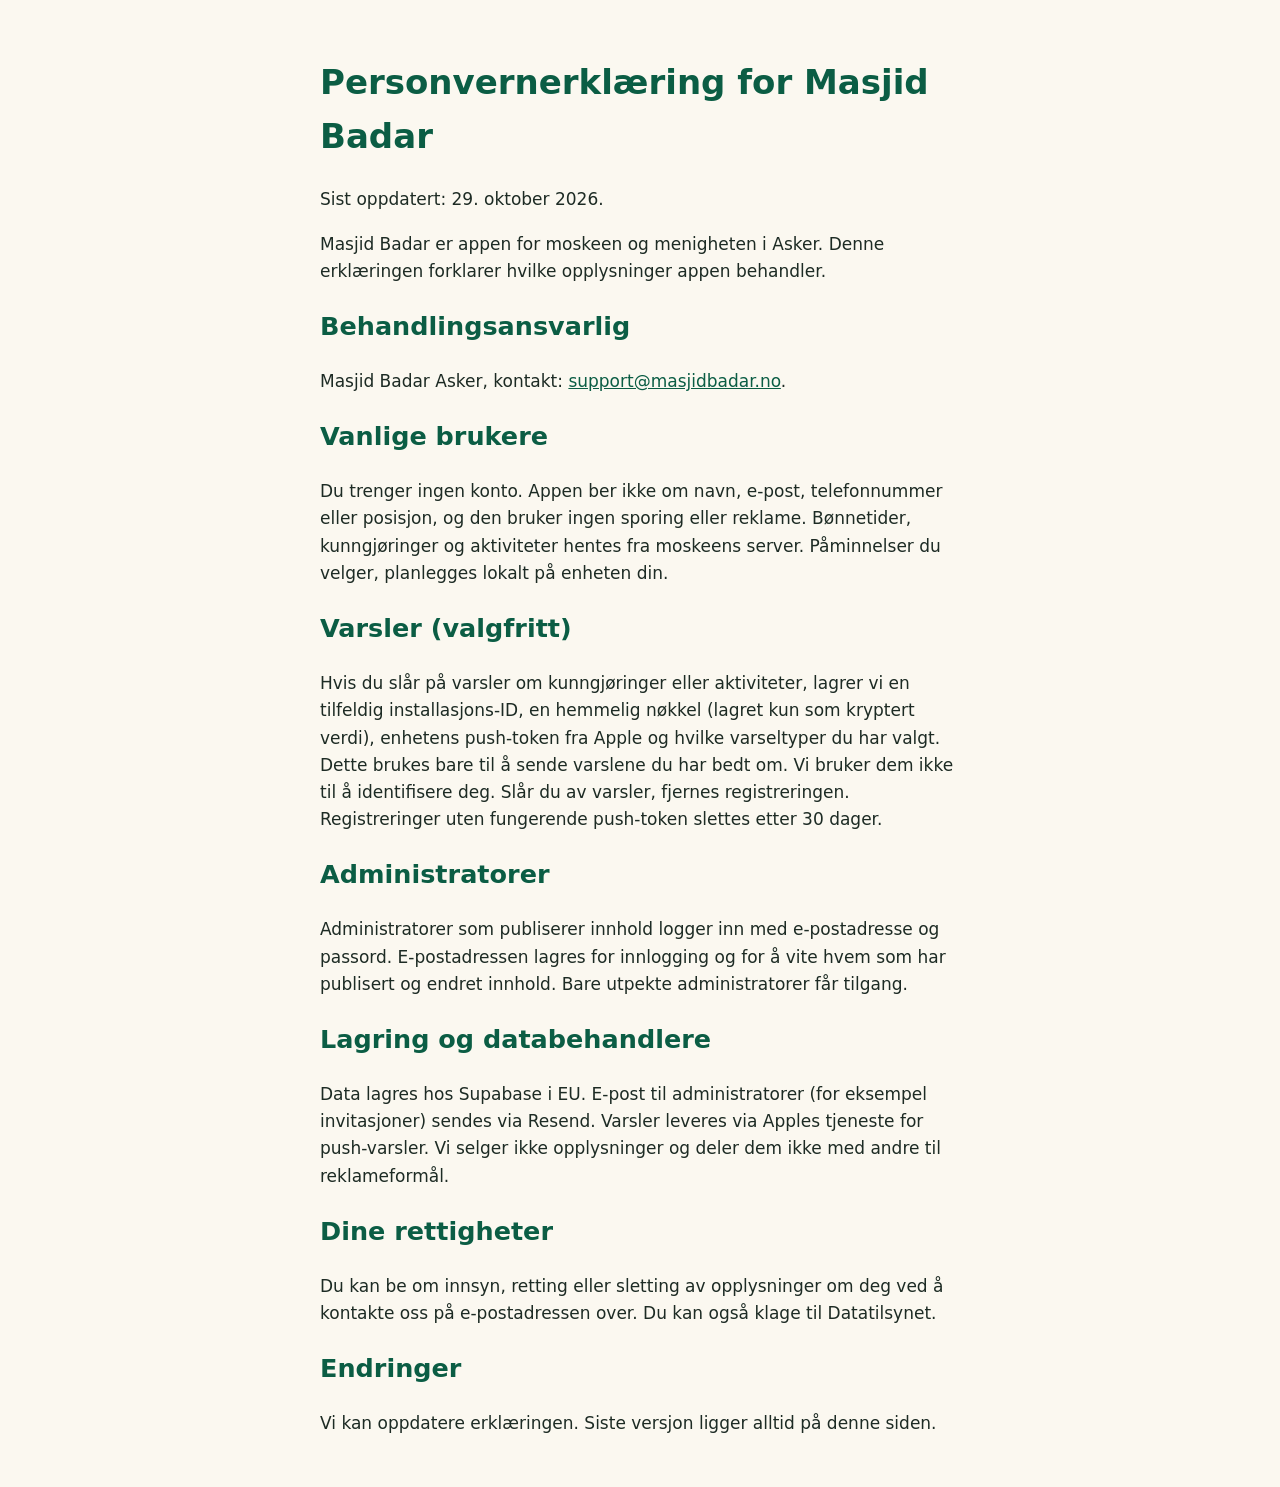
==== personvern.html @ 57e28383 "Use support@masjidbadar.no (obfuscated) and add privacy policy" ====
<!doctype html>
<html lang="nb">
<head>
<meta charset="utf-8">
<meta name="viewport" content="width=device-width, initial-scale=1">
<title>Masjid Badar – Personvern</title>
<style>
body{font:17px/1.6 -apple-system,system-ui,sans-serif;max-width:40rem;margin:0 auto;padding:2rem 1rem;color:#1d2b24;background:#fbf8f0}
h1,h2{color:#0b5d44}a{color:#0b5d44}
</style>
</head>
<body>
<h1>Personvernerklæring for Masjid Badar</h1>
<p>Sist oppdatert: 29. oktober 2026.</p>
<p>Masjid Badar er appen for moskeen og menigheten i Asker. Denne erklæringen forklarer hvilke opplysninger appen behandler.</p>
<h2>Behandlingsansvarlig</h2>
<p>Masjid Badar Asker, kontakt: <a class="m" href="#"><noscript>support [at] masjidbadar.no</noscript></a>.</p>
<h2>Vanlige brukere</h2>
<p>Du trenger ingen konto. Appen ber ikke om navn, e-post, telefonnummer eller posisjon, og den bruker ingen sporing eller reklame. Bønnetider, kunngjøringer og aktiviteter hentes fra moskeens server. Påminnelser du velger, planlegges lokalt på enheten din.</p>
<h2>Varsler (valgfritt)</h2>
<p>Hvis du slår på varsler om kunngjøringer eller aktiviteter, lagrer vi en tilfeldig installasjons-ID, en hemmelig nøkkel (lagret kun som kryptert verdi), enhetens push-token fra Apple og hvilke varseltyper du har valgt. Dette brukes bare til å sende varslene du har bedt om. Vi bruker dem ikke til å identifisere deg. Slår du av varsler, fjernes registreringen. Registreringer uten fungerende push-token slettes etter 30 dager.</p>
<h2>Administratorer</h2>
<p>Administratorer som publiserer innhold logger inn med e-postadresse og passord. E-postadressen lagres for innlogging og for å vite hvem som har publisert og endret innhold. Bare utpekte administratorer får tilgang.</p>
<h2>Lagring og databehandlere</h2>
<p>Data lagres hos Supabase i EU. E-post til administratorer (for eksempel invitasjoner) sendes via Resend. Varsler leveres via Apples tjeneste for push-varsler. Vi selger ikke opplysninger og deler dem ikke med andre til reklameformål.</p>
<h2>Dine rettigheter</h2>
<p>Du kan be om innsyn, retting eller sletting av opplysninger om deg ved å kontakte oss på e-postadressen over. Du kan også klage til Datatilsynet.</p>
<h2>Endringer</h2>
<p>Vi kan oppdatere erklæringen. Siste versjon ligger alltid på denne siden.</p>
<script>
document.querySelectorAll("a.m").forEach(function(a){var e=["support","masjidbadar.no"].join("@");a.href="mailto:"+e;a.textContent=e;});
</script>
</body>
</html>
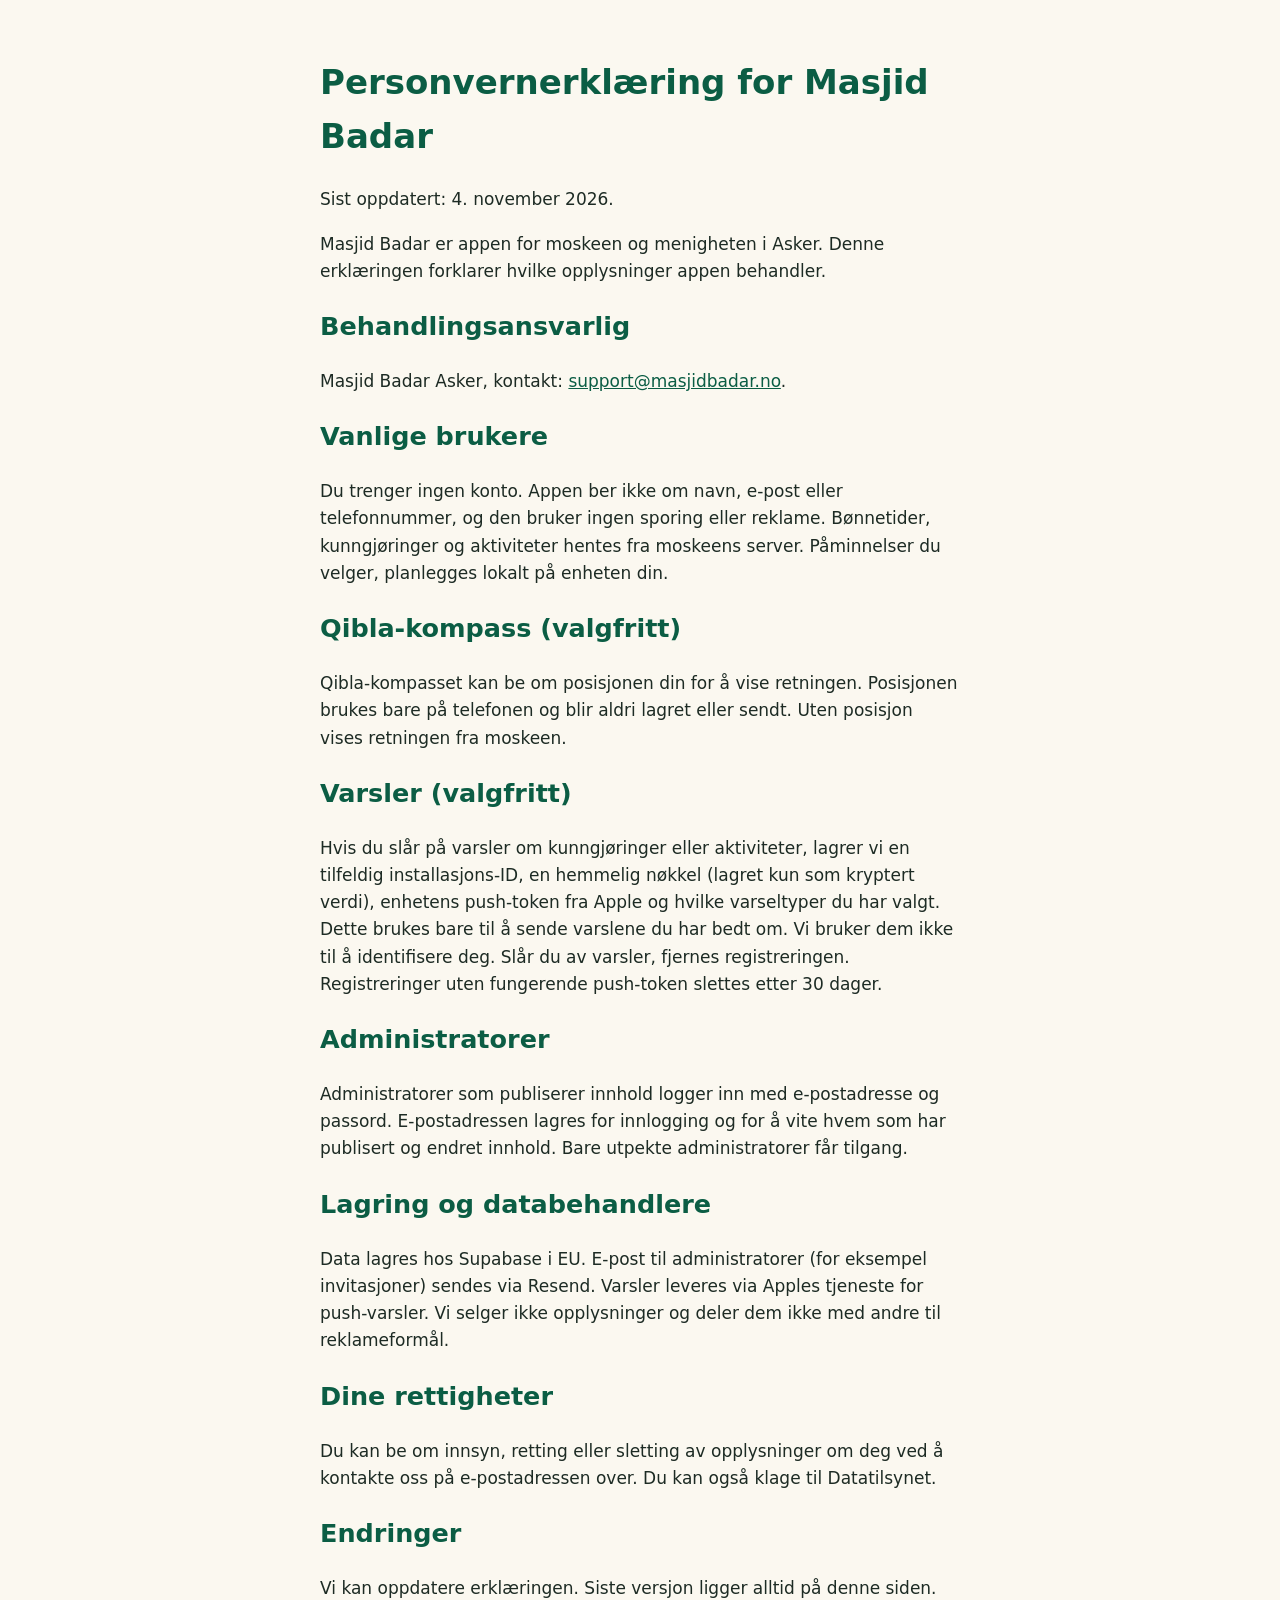
==== commit 71d6eb9d: "Privacy policy: Qibla compass uses location on the device only Co-Authored-By: Claude Opus 5.5 <nore" ====
--- a/personvern.html
+++ b/personvern.html
@@ -11,12 +11,14 @@
 </head>
 <body>
 <h1>Personvernerklæring for Masjid Badar</h1>
-<p>Sist oppdatert: 29. oktober 2026.</p>
+<p>Sist oppdatert: 4. november 2026.</p>
 <p>Masjid Badar er appen for moskeen og menigheten i Asker. Denne erklæringen forklarer hvilke opplysninger appen behandler.</p>
 <h2>Behandlingsansvarlig</h2>
 <p>Masjid Badar Asker, kontakt: <a class="m" href="#"><noscript>support [at] masjidbadar.no</noscript></a>.</p>
 <h2>Vanlige brukere</h2>
-<p>Du trenger ingen konto. Appen ber ikke om navn, e-post, telefonnummer eller posisjon, og den bruker ingen sporing eller reklame. Bønnetider, kunngjøringer og aktiviteter hentes fra moskeens server. Påminnelser du velger, planlegges lokalt på enheten din.</p>
+<p>Du trenger ingen konto. Appen ber ikke om navn, e-post eller telefonnummer, og den bruker ingen sporing eller reklame. Bønnetider, kunngjøringer og aktiviteter hentes fra moskeens server. Påminnelser du velger, planlegges lokalt på enheten din.</p>
+<h2>Qibla-kompass (valgfritt)</h2>
+<p>Qibla-kompasset kan be om posisjonen din for å vise retningen. Posisjonen brukes bare på telefonen og blir aldri lagret eller sendt. Uten posisjon vises retningen fra moskeen.</p>
 <h2>Varsler (valgfritt)</h2>
 <p>Hvis du slår på varsler om kunngjøringer eller aktiviteter, lagrer vi en tilfeldig installasjons-ID, en hemmelig nøkkel (lagret kun som kryptert verdi), enhetens push-token fra Apple og hvilke varseltyper du har valgt. Dette brukes bare til å sende varslene du har bedt om. Vi bruker dem ikke til å identifisere deg. Slår du av varsler, fjernes registreringen. Registreringer uten fungerende push-token slettes etter 30 dager.</p>
 <h2>Administratorer</h2>
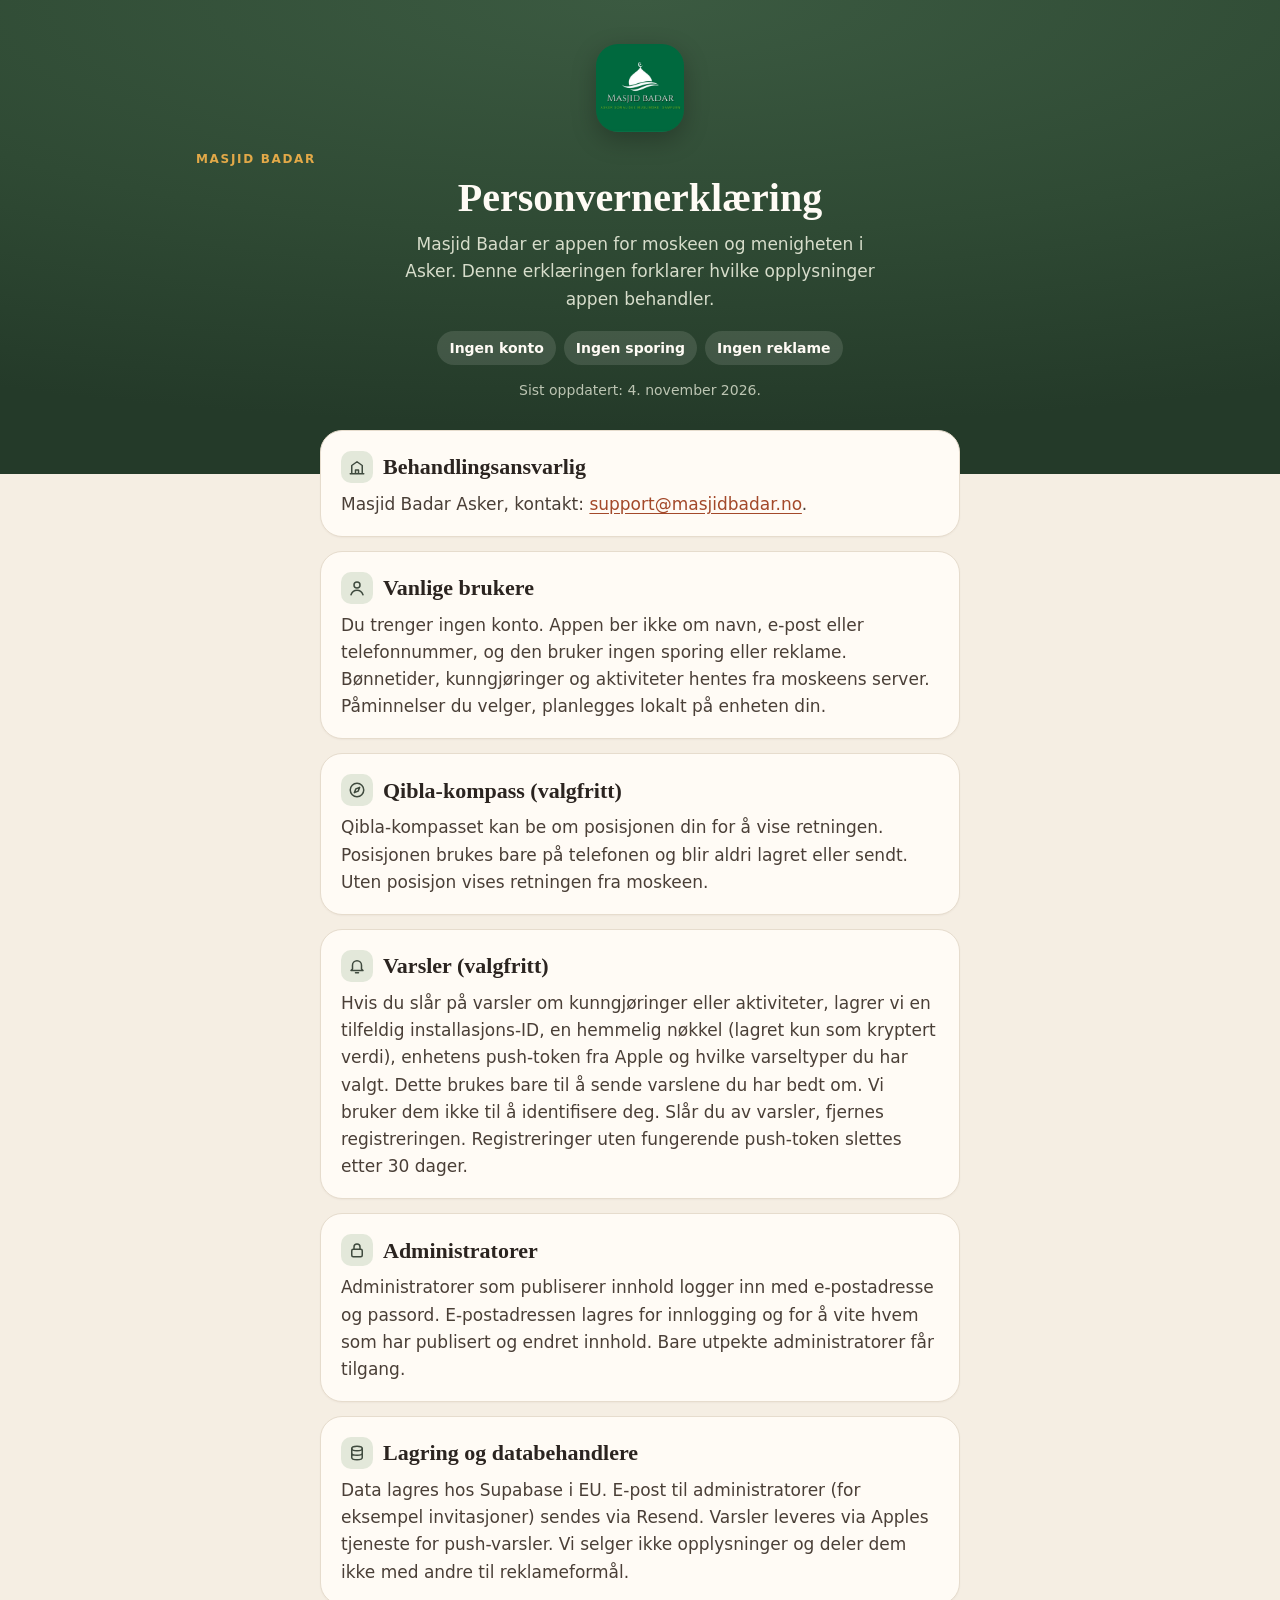
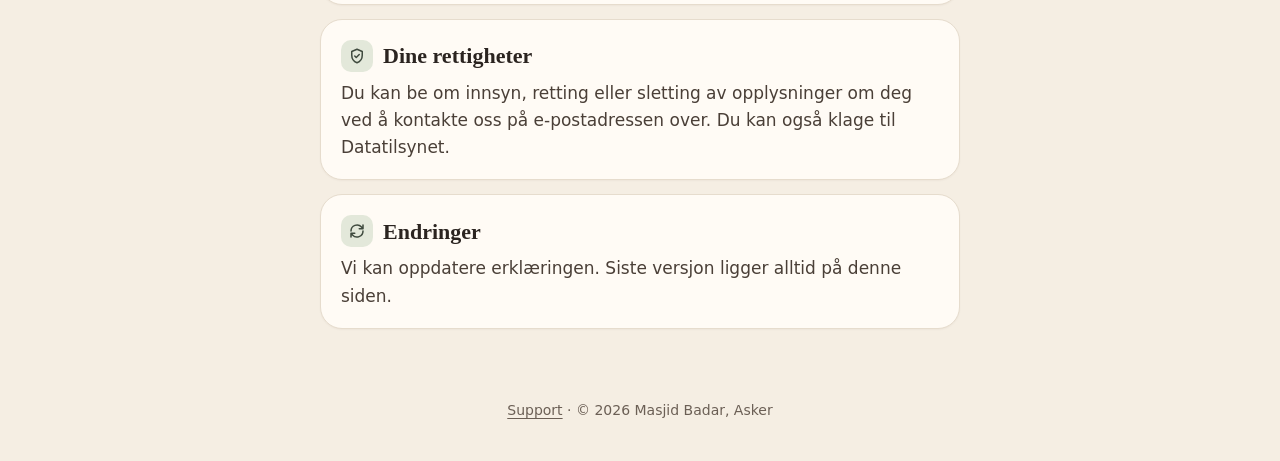
==== commit 2beea0c7: "Restyle support and privacy pages in the app's design Co-Authored-By: Claude Opus 5.5 <noreply@anthr" ====
--- a/personvern.html
+++ b/personvern.html
@@ -3,32 +3,60 @@
 <head>
 <meta charset="utf-8">
 <meta name="viewport" content="width=device-width, initial-scale=1">
+<meta name="color-scheme" content="light dark">
+<meta name="theme-color" content="#2F4A34">
 <title>Masjid Badar – Personvern</title>
-<style>
-body{font:17px/1.6 -apple-system,system-ui,sans-serif;max-width:40rem;margin:0 auto;padding:2rem 1rem;color:#1d2b24;background:#fbf8f0}
-h1,h2{color:#0b5d44}a{color:#0b5d44}
-</style>
+<link rel="icon" href="logo.png">
+<link rel="apple-touch-icon" href="logo.png">
+<link rel="stylesheet" href="style.css">
 </head>
 <body>
-<h1>Personvernerklæring for Masjid Badar</h1>
-<p>Sist oppdatert: 4. november 2026.</p>
-<p>Masjid Badar er appen for moskeen og menigheten i Asker. Denne erklæringen forklarer hvilke opplysninger appen behandler.</p>
-<h2>Behandlingsansvarlig</h2>
-<p>Masjid Badar Asker, kontakt: <a class="m" href="#"><noscript>support [at] masjidbadar.no</noscript></a>.</p>
-<h2>Vanlige brukere</h2>
-<p>Du trenger ingen konto. Appen ber ikke om navn, e-post eller telefonnummer, og den bruker ingen sporing eller reklame. Bønnetider, kunngjøringer og aktiviteter hentes fra moskeens server. Påminnelser du velger, planlegges lokalt på enheten din.</p>
-<h2>Qibla-kompass (valgfritt)</h2>
-<p>Qibla-kompasset kan be om posisjonen din for å vise retningen. Posisjonen brukes bare på telefonen og blir aldri lagret eller sendt. Uten posisjon vises retningen fra moskeen.</p>
-<h2>Varsler (valgfritt)</h2>
-<p>Hvis du slår på varsler om kunngjøringer eller aktiviteter, lagrer vi en tilfeldig installasjons-ID, en hemmelig nøkkel (lagret kun som kryptert verdi), enhetens push-token fra Apple og hvilke varseltyper du har valgt. Dette brukes bare til å sende varslene du har bedt om. Vi bruker dem ikke til å identifisere deg. Slår du av varsler, fjernes registreringen. Registreringer uten fungerende push-token slettes etter 30 dager.</p>
-<h2>Administratorer</h2>
-<p>Administratorer som publiserer innhold logger inn med e-postadresse og passord. E-postadressen lagres for innlogging og for å vite hvem som har publisert og endret innhold. Bare utpekte administratorer får tilgang.</p>
-<h2>Lagring og databehandlere</h2>
-<p>Data lagres hos Supabase i EU. E-post til administratorer (for eksempel invitasjoner) sendes via Resend. Varsler leveres via Apples tjeneste for push-varsler. Vi selger ikke opplysninger og deler dem ikke med andre til reklameformål.</p>
-<h2>Dine rettigheter</h2>
-<p>Du kan be om innsyn, retting eller sletting av opplysninger om deg ved å kontakte oss på e-postadressen over. Du kan også klage til Datatilsynet.</p>
-<h2>Endringer</h2>
-<p>Vi kan oppdatere erklæringen. Siste versjon ligger alltid på denne siden.</p>
+<header class="hero">
+  <img src="logo.png" alt="Masjid Badar-logo">
+  <p class="eyebrow">Masjid Badar</p>
+  <h1>Personvernerklæring</h1>
+  <p>Masjid Badar er appen for moskeen og menigheten i Asker. Denne erklæringen forklarer hvilke opplysninger appen behandler.</p>
+  <div class="pills"><span class="pill">Ingen konto</span><span class="pill">Ingen sporing</span><span class="pill">Ingen reklame</span></div>
+  <p class="updated">Sist oppdatert: 4. november 2026.</p>
+</header>
+
+<main>
+  <section class="card">
+    <h2><span class="icon"><svg viewBox="0 0 24 24" fill="none" stroke="currentColor" stroke-width="2" stroke-linecap="round" stroke-linejoin="round"><path d="M3 21h18M5 21V10l7-5 7 5v11M10 21v-5h4v5"/></svg></span>Behandlingsansvarlig</h2>
+    <p>Masjid Badar Asker, kontakt: <a class="m" href="#"><noscript>support [at] masjidbadar.no</noscript></a>.</p>
+  </section>
+  <section class="card">
+    <h2><span class="icon"><svg viewBox="0 0 24 24" fill="none" stroke="currentColor" stroke-width="2" stroke-linecap="round" stroke-linejoin="round"><circle cx="12" cy="8" r="4"/><path d="M4 21c1.5-4 4.5-6 8-6s6.5 2 8 6"/></svg></span>Vanlige brukere</h2>
+    <p>Du trenger ingen konto. Appen ber ikke om navn, e-post eller telefonnummer, og den bruker ingen sporing eller reklame. Bønnetider, kunngjøringer og aktiviteter hentes fra moskeens server. Påminnelser du velger, planlegges lokalt på enheten din.</p>
+  </section>
+  <section class="card">
+    <h2><span class="icon"><svg viewBox="0 0 24 24" fill="none" stroke="currentColor" stroke-width="2" stroke-linecap="round" stroke-linejoin="round"><circle cx="12" cy="12" r="9"/><path d="m15.5 8.5-2 5-5 2 2-5z"/></svg></span>Qibla-kompass (valgfritt)</h2>
+    <p>Qibla-kompasset kan be om posisjonen din for å vise retningen. Posisjonen brukes bare på telefonen og blir aldri lagret eller sendt. Uten posisjon vises retningen fra moskeen.</p>
+  </section>
+  <section class="card">
+    <h2><span class="icon"><svg viewBox="0 0 24 24" fill="none" stroke="currentColor" stroke-width="2" stroke-linecap="round" stroke-linejoin="round"><path d="M6 16V11a6 6 0 0 1 12 0v5l2 2H4zM10 21h4"/></svg></span>Varsler (valgfritt)</h2>
+    <p>Hvis du slår på varsler om kunngjøringer eller aktiviteter, lagrer vi en tilfeldig installasjons-ID, en hemmelig nøkkel (lagret kun som kryptert verdi), enhetens push-token fra Apple og hvilke varseltyper du har valgt. Dette brukes bare til å sende varslene du har bedt om. Vi bruker dem ikke til å identifisere deg. Slår du av varsler, fjernes registreringen. Registreringer uten fungerende push-token slettes etter 30 dager.</p>
+  </section>
+  <section class="card">
+    <h2><span class="icon"><svg viewBox="0 0 24 24" fill="none" stroke="currentColor" stroke-width="2" stroke-linecap="round" stroke-linejoin="round"><rect x="5" y="11" width="14" height="10" rx="2"/><path d="M8 11V8a4 4 0 0 1 8 0v3"/></svg></span>Administratorer</h2>
+    <p>Administratorer som publiserer innhold logger inn med e-postadresse og passord. E-postadressen lagres for innlogging og for å vite hvem som har publisert og endret innhold. Bare utpekte administratorer får tilgang.</p>
+  </section>
+  <section class="card">
+    <h2><span class="icon"><svg viewBox="0 0 24 24" fill="none" stroke="currentColor" stroke-width="2" stroke-linecap="round" stroke-linejoin="round"><ellipse cx="12" cy="6" rx="7" ry="3"/><path d="M5 6v12c0 1.7 3.1 3 7 3s7-1.3 7-3V6M5 12c0 1.7 3.1 3 7 3s7-1.3 7-3"/></svg></span>Lagring og databehandlere</h2>
+    <p>Data lagres hos Supabase i EU. E-post til administratorer (for eksempel invitasjoner) sendes via Resend. Varsler leveres via Apples tjeneste for push-varsler. Vi selger ikke opplysninger og deler dem ikke med andre til reklameformål.</p>
+  </section>
+  <section class="card">
+    <h2><span class="icon"><svg viewBox="0 0 24 24" fill="none" stroke="currentColor" stroke-width="2" stroke-linecap="round" stroke-linejoin="round"><path d="M12 3 5 6v5c0 4.5 3 8.5 7 10 4-1.5 7-5.5 7-10V6z"/><path d="m9 12 2 2 4-4"/></svg></span>Dine rettigheter</h2>
+    <p>Du kan be om innsyn, retting eller sletting av opplysninger om deg ved å kontakte oss på e-postadressen over. Du kan også klage til Datatilsynet.</p>
+  </section>
+  <section class="card">
+    <h2><span class="icon"><svg viewBox="0 0 24 24" fill="none" stroke="currentColor" stroke-width="2" stroke-linecap="round" stroke-linejoin="round"><path d="M4 12a8 8 0 0 1 14-5.3L20 9M20 4v5h-5M20 12a8 8 0 0 1-14 5.3L4 15M4 20v-5h5"/></svg></span>Endringer</h2>
+    <p>Vi kan oppdatere erklæringen. Siste versjon ligger alltid på denne siden.</p>
+  </section>
+</main>
+
+<footer><a href="./">Support</a> · © 2026 Masjid Badar, Asker</footer>
+
 <script>
 document.querySelectorAll("a.m").forEach(function(a){var e=["support","masjidbadar.no"].join("@");a.href="mailto:"+e;a.textContent=e;});
 </script>
--- a/style.css
+++ b/style.css
@@ -0,0 +1,46 @@
+:root{
+  --bg:#F5EEE3;--card:#FFFBF5;--line:#E6DCCD;--text:#2B2420;--body:#4A3F37;--muted:#6B5F55;
+  --olive:#2F4A34;--olive-deep:#243A29;--sage:#E3E8DA;--sage-text:#3F4A3E;--clay:#A3492A;--honey:#E3A948;
+  --on-olive:#FFFBF5;--on-olive-muted:#D7DDCB;
+  --serif:"New York","Iowan Old Style","Palatino Linotype",Georgia,serif;
+  --sans:-apple-system,BlinkMacSystemFont,"SF Pro Text","Segoe UI",Roboto,system-ui,sans-serif;
+}
+@media (prefers-color-scheme:dark){:root{
+  --bg:#171C17;--card:#222821;--line:#343B32;--text:#F3EEE6;--body:#D9D2C8;--muted:#A79D92;
+  --olive:#243A29;--olive-deep:#1B2B1F;--sage:#2C3A2E;--sage-text:#CFD8C5;--clay:#E08A63;--honey:#E3A948;
+}}
+*{box-sizing:border-box}
+html{-webkit-text-size-adjust:100%}
+body{margin:0;background:var(--bg);color:var(--body);font:17px/1.6 var(--sans)}
+a{color:var(--clay);text-underline-offset:3px}
+.hero{background:radial-gradient(120% 90% at 50% 0%,#3B5A41 0%,var(--olive) 55%,var(--olive-deep) 100%);color:var(--on-olive);
+  padding:44px 16px 72px;text-align:center}
+.hero img{width:88px;height:88px;border-radius:22px;box-shadow:0 8px 24px rgba(0,0,0,.25);display:block;margin:0 auto 18px}
+.hero .eyebrow{font-size:12px;letter-spacing:.14em;text-transform:uppercase;color:var(--honey);font-weight:600;margin:0 0 6px}
+.hero h1{font-family:var(--serif);font-weight:600;font-size:clamp(30px,7vw,40px);line-height:1.15;margin:0;color:var(--on-olive)}
+.hero p{margin:10px auto 0;max-width:30rem;color:var(--on-olive-muted)}
+main{max-width:42rem;margin:-44px auto 0;padding:0 16px 48px}
+.card{background:var(--card);border:1px solid var(--line);border-radius:22px;padding:20px 20px 18px;margin:0 0 14px;box-shadow:0 1px 2px rgba(43,36,32,.04)}
+.card h2{font-family:var(--serif);font-weight:600;font-size:22px;line-height:1.25;color:var(--text);margin:0 0 8px;display:flex;gap:10px;align-items:center}
+.card p{margin:0 0 10px}.card p:last-child{margin-bottom:0}
+.icon{flex:none;width:32px;height:32px;border-radius:10px;background:var(--sage);color:var(--sage-text);display:inline-grid;place-items:center}
+.icon svg{width:18px;height:18px}
+.btn{display:inline-flex;align-items:center;gap:8px;background:var(--olive);color:var(--on-olive);text-decoration:none;font-weight:600;
+  padding:12px 18px;border-radius:14px;min-height:44px;margin-top:6px}
+@media (prefers-color-scheme:dark){.btn{background:#3B5A41}}
+.email{display:block;margin-top:10px;font-size:15px;color:var(--muted)}
+.pills{display:flex;flex-wrap:wrap;gap:8px;justify-content:center;margin:0 0 18px}
+.pill{background:var(--sage);color:var(--sage-text);font-size:14px;font-weight:600;padding:6px 12px;border-radius:999px}
+.hero .pills{margin:18px 0 0}.hero .pill{background:rgba(255,251,245,.12);color:var(--on-olive)}
+details{border-top:1px solid var(--line);padding:12px 0}
+details:first-of-type{border-top:0;padding-top:4px}
+summary{cursor:pointer;font-weight:600;color:var(--text);list-style:none;display:flex;justify-content:space-between;gap:12px;min-height:28px}
+summary::-webkit-details-marker{display:none}
+summary::after{content:"+";color:var(--clay);font-size:22px;line-height:1}
+details[open] summary::after{content:"–"}
+details p{margin:8px 0 0}
+.section-label{font-size:13px;letter-spacing:.1em;text-transform:uppercase;color:var(--muted);font-weight:600;margin:26px 4px 10px}
+.meta{font-size:14px;color:var(--muted);text-align:center;margin:0 0 16px}
+footer{text-align:center;font-size:14px;color:var(--muted);padding:8px 16px 40px}
+footer a{color:var(--muted)}
+.hero p.updated{font-size:14px;margin-top:14px;opacity:.85}
